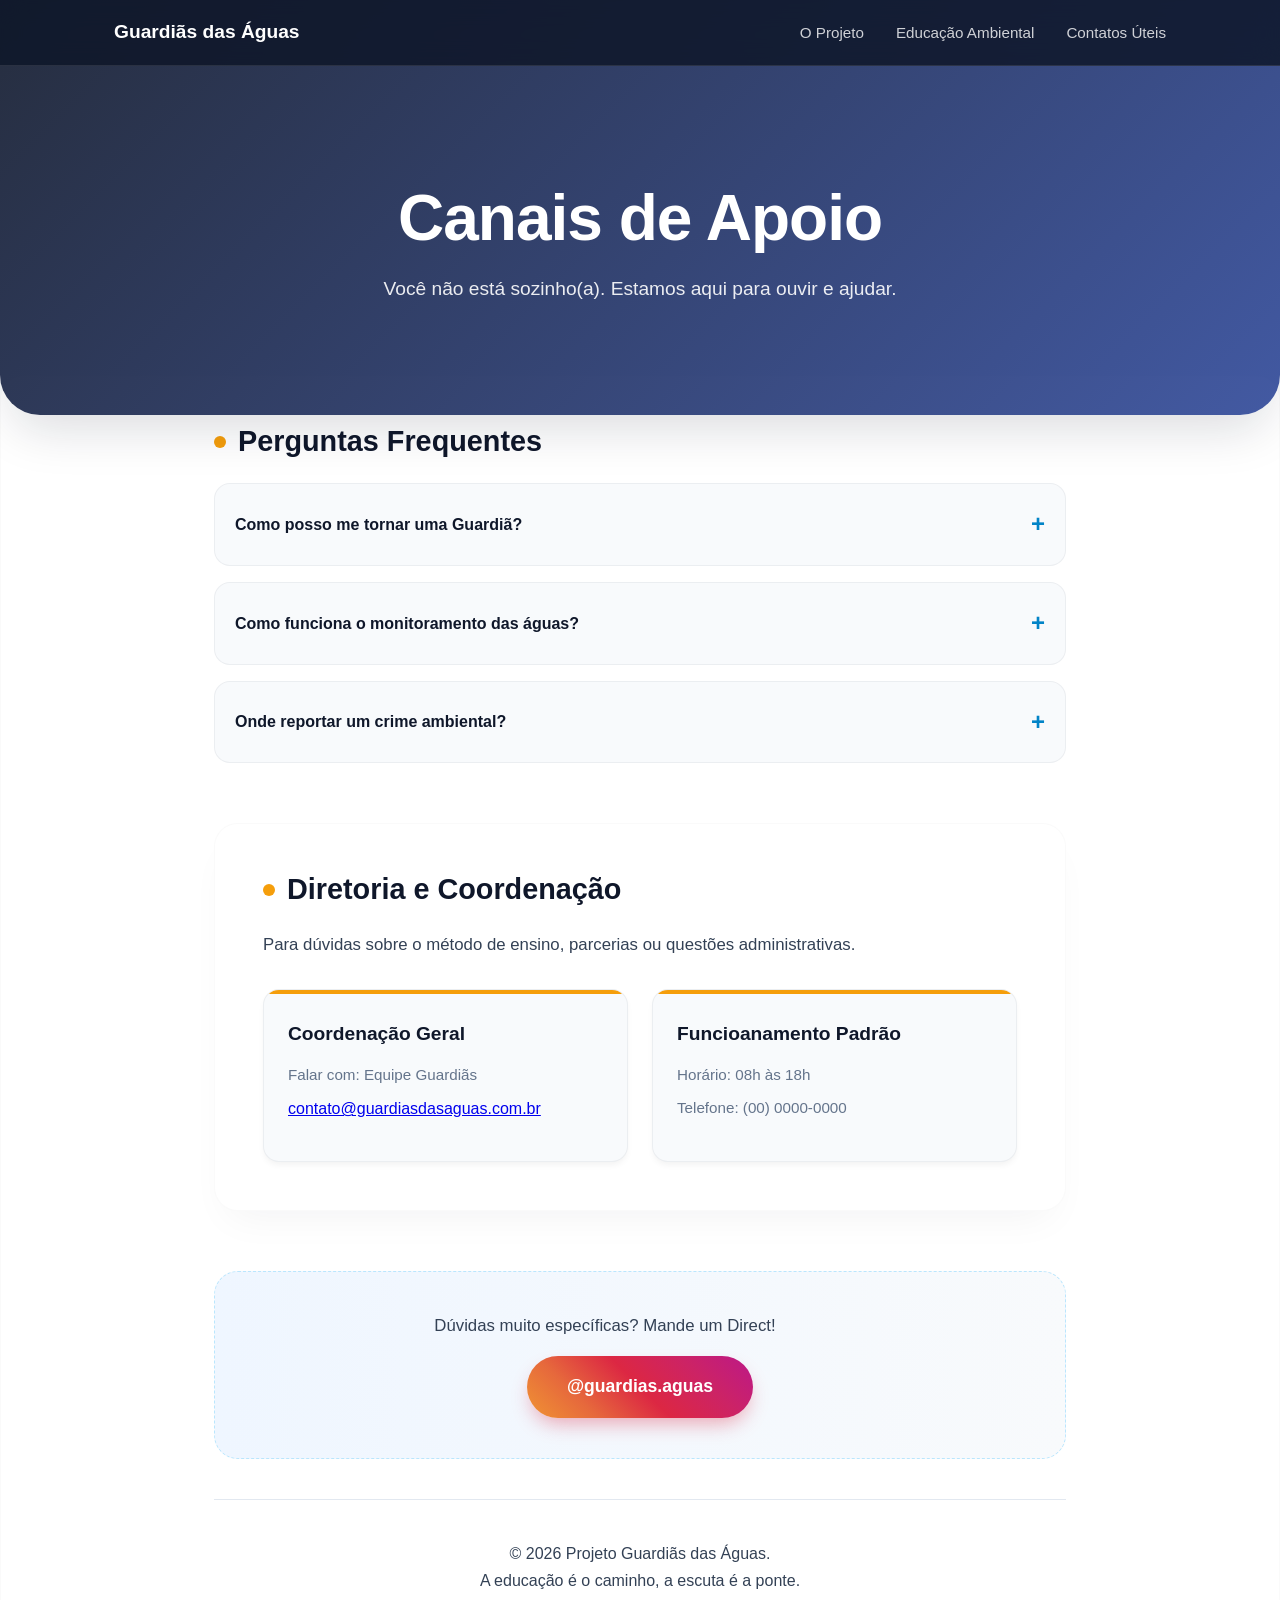
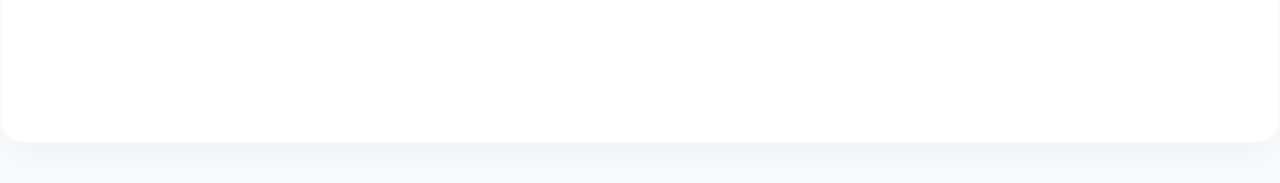
==== contato.html @ ba58e293 "primeiro commit" ====
<!DOCTYPE html>
<html lang="pt-br">
<head>
    <meta charset="UTF-8">
    <meta name="viewport" content="width=device-width, initial-scale=1.0">
    <title>Contatos Úteis | Guardiãs das Águas</title>
    <link rel="stylesheet" href="contato.css">
</head>
<body>
        <script src="https://cdn.botpress.cloud/webchat/v3.6/inject.js"></script>
        <script src="https://files.bpcontent.cloud/2026/03/03/22/20260303223430-I0CG164R.js" defer></script>
    <nav class="navbar">
    <div class="nav-container">
        <a href="home.html" class="nav-logo">Guardiãs das Águas</a>
        <ul class="nav-links">
            <li><a href="projeto.html">O Projeto</a></li>
            <li><a href="educativo.html">Educação Ambiental</a></li>
            <li><a href="contato.html">Contatos Úteis</a></li>
        </ul>
    </div>
</nav>
    <header class="header-contato">
        <h1>Canais de Apoio</h1>
        <p>Você não está sozinho(a). Estamos aqui para ouvir e ajudar.</p>
    </header>
    <section id="faq">
        <div class="container">
            <h2>Perguntas Frequentes</h2>
            <div class="faq-container">
                <details class="faq-item">
                    <summary>Como posso me tornar uma Guardiã?</summary>
                <p>Qualquer estudante interessada pode participar dos nossos processos seletivos abertos semestralmente nas escolas parceiras.</p>
            </details>
            <details class="faq-item">
                <summary>Como funciona o monitoramento das águas?</summary>
                <p>Utilizamos kits de análise laboratorial adaptados para o campo, verificando pH, turbidez e presença de coliformes.</p>
            </details>
            <details class="faq-item">
                <summary>Onde reportar um crime ambiental?</summary>
                <p>Você pode utilizar nosso canal de denúncias ou ligar diretamente para os órgãos competentes indicados na aba de contatos.</p>
            </details>
        </div>
    </div>
    <div class="container">
        <section>
            <h2>Diretoria e Coordenação</h2>
            <p>Para dúvidas sobre o método de ensino, parcerias ou questões administrativas.</p>
            <div class="contato-grid">
                <div class="contato-card">
                    <h3>Coordenação Geral</h3>
                    <p>Falar com: Equipe Guardiãs</p>
                    <a href="mailto:contato@guardiasdasaguas.com.br">contato@guardiasdasaguas.com.br</a>
                </div>
                <div class="contato-card">
                    <h3>Funcioanamento Padrão</h3>
                    <p>Horário: 08h às 18h</p>
                    <p>Telefone: (00) 0000-0000</p>
                </div>
            </div>
        </section>
        <div class="cta-container">
            <p style="margin-bottom: 15px;">Dúvidas muito específicas? Mande um Direct!</p>
            <a href="https://www.instagram.com/guardias.aguas?igsh=MWtiZDVyd2kwNTNuaQ==" target="_blank" class="btn-instagram">
               @guardias.aguas
            </a>
        </div>
        <footer>
            &copy; 2026 Projeto Guardiãs das Águas. <br>
            A educação é o caminho, a escuta é a ponte.
        </footer>
    </div>

</body>
</html>
---- contato.css ----
/* ==========================================================================
   VARIÁVEIS DE SISTEMA (Design System Integrado)
   ========================================================================== */
:root {
    --primary-color: #0f172a; 
    --secondary-color: #0284c7; 
    --accent-color: #f59e0b; 
    --bg-color: #f8fafc; 
    --surface-color: #ffffff; 
    --text-main: #334155; 
    --text-light: #64748b; 
    
    --font-heading: 'Poppins', sans-serif;
    --font-body: 'Inter', sans-serif;
    
    --radius-sm: 8px;
    --radius-md: 16px;
    --radius-lg: 24px;
    --radius-xl: 40px;
    
    --shadow-soft: 0 20px 40px -15px rgba(15, 23, 42, 0.05);
    --shadow-hover: 0 25px 50px -12px rgba(15, 23, 42, 0.15);
}

/* ==========================================================================
   RESET E TIPOGRAFIA BASE
   ========================================================================== */
* {
    margin: 0;
    padding: 0;
    box-sizing: border-box;
}

body {
    background-color: var(--bg-color);
    color: var(--text-main);
    font-family: var(--font-body);
    line-height: 1.7;
    -webkit-font-smoothing: antialiased;
}

h1, h2, h3, h4 {
    font-family: var(--font-heading);
    color: var(--primary-color);
    line-height: 1.2;
}

p {
    margin-bottom: 1.2rem;
    font-size: 1.05rem;
    max-width: 75ch; 
    color: var(--text-main);
}

/* ==========================================================================
   NAVBAR (Glassmorphism)
   ========================================================================== */
.navbar {
    position: fixed;
    top: 0;
    width: 100%;
    background: rgba(15, 23, 42, 0.85);
    backdrop-filter: blur(12px);
    -webkit-backdrop-filter: blur(12px);
    border-bottom: 1px solid rgba(255, 255, 255, 0.1);
    z-index: 1000;
    transition: all 0.3s ease;
}

.nav-container {
    max-width: 1100px;
    margin: 0 auto;
    display: flex;
    justify-content: space-between;
    align-items: center;
    padding: 16px 24px;
}

.nav-logo {
    color: #ffffff;
    font-family: var(--font-heading);
    text-decoration: none;
    font-weight: 700;
    font-size: 1.2rem;
}

.nav-links {
    list-style: none;
    display: flex;
    gap: 32px;
}

.nav-links a {
    color: rgba(255, 255, 255, 0.8);
    text-decoration: none;
    font-size: 0.95rem;
    font-weight: 500;
    transition: color 0.3s ease, transform 0.3s ease;
}

.nav-links a:hover {
    color: var(--secondary-color);
    transform: translateY(-2px);
}

/* ==========================================================================
   HEADER ESPECÍFICO (Página Contato)
   ========================================================================== */
.header-contato {
    text-align: center;
    padding: 180px 20px 100px 20px;
    background: linear-gradient(135deg, rgba(15, 23, 42, 0.9) 0%, rgba(30, 64, 175, 0.8) 100%), 
                url('midia/Mar.jpg') center/cover no-repeat;
    color: white;
    border-radius: 0 0 var(--radius-xl) var(--radius-xl);
    margin-bottom: 60px;
    box-shadow: var(--shadow-hover);
    background-size: cover;
    background-attachment: fixed;
    border-radius: 0 0 var(--radius-xl) var(--radius-xl);
    margin-bottom: -40px;
    position: relative;
    z-index: 1;
}

.header-contato h1 {
    font-size: clamp(2.5rem, 5vw, 4rem);
    color: white;
    margin-bottom: 16px;
    letter-spacing: -1px;
}

.header-contato p {
    margin: 0 auto 10px auto;
    color: rgba(255, 255, 255, 0.9);
    font-size: 1.2rem;
}

/* ==========================================================================
   CONTAINER E SECTIONS
   ========================================================================== */
.container {
    max-width: 900px;
    margin: 0 auto;
    padding: 0 24px 60px 24px;
}

section {
    background: var(--surface-color);
    padding: 48px;
    border-radius: var(--radius-lg);
    box-shadow: var(--shadow-soft);
    margin-bottom: 40px;
    border: 1px solid rgba(0,0,0,0.02);
    transition: transform 0.3s ease, box-shadow 0.3s ease;
}

section:hover {
    transform: translateY(-4px);
    box-shadow: var(--shadow-hover);
}

section h2 {
    font-size: 1.8rem;
    margin-bottom: 24px;
    display: flex;
    align-items: center;
    gap: 12px;
}

section h2::before {
    content: '';
    display: inline-block;
    width: 12px;
    height: 12px;
    background-color: var(--accent-color);
    border-radius: 50%;
}

/* ==========================================================================
   GRID E CARDS DE CONTATO (Específico da página)
   ========================================================================== */
.contato-grid {
    display: grid;
    
    grid-template-columns: repeat(auto-fit, minmax(260px, 1fr));
    gap: 24px;
    margin-top: 30px;
}

.contato-card {
    background: var(--bg-color);
    padding: 32px 24px;
    border-radius: var(--radius-md);
    border: 1px solid rgba(15, 23, 42, 0.05);
    box-shadow: 0 4px 6px -1px rgba(0, 0, 0, 0.05);
    transition: transform 0.3s ease, box-shadow 0.3s ease;
    position: relative;
    overflow: hidden;
}


.contato-card::before {
    content: '';
    position: absolute;
    top: 0;
    left: 0;
    width: 100%;
    height: 4px;
    background: var(--accent-color);
}

.contato-card:hover {
    transform: translateY(-5px);
    box-shadow: var(--shadow-hover);
    border-color: rgba(245, 158, 11, 0.3);
}

.contato-card h3 {
    color: var(--primary-color);
    font-size: 1.2rem;
    margin-bottom: 16px;
}

.contato-card p {
    font-size: 0.95rem;
    margin-bottom: 8px;
    color: var(--text-light);
}

.contato-card strong {
    color: var(--text-main);
}


.link-contato {
    color: var(--secondary-color);
    text-decoration: none;
    font-weight: 500;
    font-size: 0.95rem;
    transition: color 0.3s ease;
    display: inline-block;
    margin-top: 8px;
}

.link-contato:hover {
    color: var(--primary-color);
    text-decoration: underline;
}

/* ==========================================================================
   BOTÕES E CTA
   ========================================================================== */
.cta-container {
    text-align: center;
    margin: 60px 0 40px 0;
    padding: 40px;
    background: linear-gradient(to right, #eff6ff, #f8fafc);
    border-radius: var(--radius-lg);
    border: 1px dashed #bae6fd;
}

.btn-instagram {
    background: linear-gradient(45deg, #f09433 0%, #e6683c 25%, #dc2743 50%, #cc2366 75%, #bc1888 100%);
    color: white;
    padding: 16px 40px;
    text-decoration: none;
    border-radius: 50px;
    font-weight: 600;
    font-size: 1.1rem;
    display: inline-block;
    font-family: var(--font-heading);
    transition: all 0.3s cubic-bezier(0.4, 0, 0.2, 1);
    box-shadow: 0 10px 20px -5px rgba(220, 39, 67, 0.4);
}

.btn-instagram:hover {
    transform: translateY(-5px) scale(1.02);
    box-shadow: 0 20px 25px -5px rgba(220, 39, 67, 0.5);
    color: white;
}

/* ==========================================================================
   FOOTER
   ========================================================================== */
footer {
    text-align: center;
    padding: 40px 20px;
    border-top: 1px solid #e2e8f0;
    margin-top: 40px;
}

footer p {
    font-size: 0.9rem;
    color: var(--text-light);
    margin: 0 auto;
}

footer strong {
    color: var(--primary-color);
}

/* ==========================================================================
   RESPONSIVIDADE (Mobile)
   ========================================================================== */
@media (max-width: 768px) {
    .header-contato {
        padding: 140px 20px 60px 20px;
        border-radius: 0 0 var(--radius-lg) var(--radius-lg);
    }
    
    section {
        padding: 32px 24px;
    }

    .nav-links {
        gap: 16px;
    }

    .nav-links a {
        font-size: 0.85rem;
    }
}

@media (max-width: 480px) {
    .nav-logo {
        display: none; 
    }
    .nav-container {
        justify-content: center;
    }
}
.faq-container {
    display: flex;
    flex-direction: column;
    gap: 16px;
    margin-top: 24px;
}

.faq-item {
    background: var(--bg-color);
    border: 1px solid rgba(15, 23, 42, 0.05);
    border-radius: var(--radius-md);
    padding: 20px;
    transition: all 0.3s ease;
}

.faq-item:hover {
    border-color: var(--secondary-color);
    box-shadow: 0 4px 12px rgba(0,0,0,0.03);
}


.faq-item summary {
    font-family: var(--font-heading);
    font-weight: 600;
    color: var(--primary-color);
    cursor: pointer;
    list-style: none; 
    display: flex;
    justify-content: space-between;
    align-items: center;
}


.faq-item summary::after {
    content: '+';
    color: var(--secondary-color);
    font-size: 1.5rem;
    transition: transform 0.3s ease;
}

.faq-item[open] summary::after {
    transform: rotate(45deg);
}

.faq-item p {
    margin-top: 16px;
    margin-bottom: 0;
    color: var(--text-light);
    border-top: 1px solid rgba(0,0,0,0.05);
    padding-top: 16px;
}
::-webkit-scrollbar {
    width: 10px;
}

::-webkit-scrollbar-track {
    background: var(--bg-color);
}

::-webkit-scrollbar-thumb {
    background: var(--secondary-color);
    border-radius: var(--radius-xl);
}

::-webkit-scrollbar-thumb:hover {
    background: var(--primary-color);
}
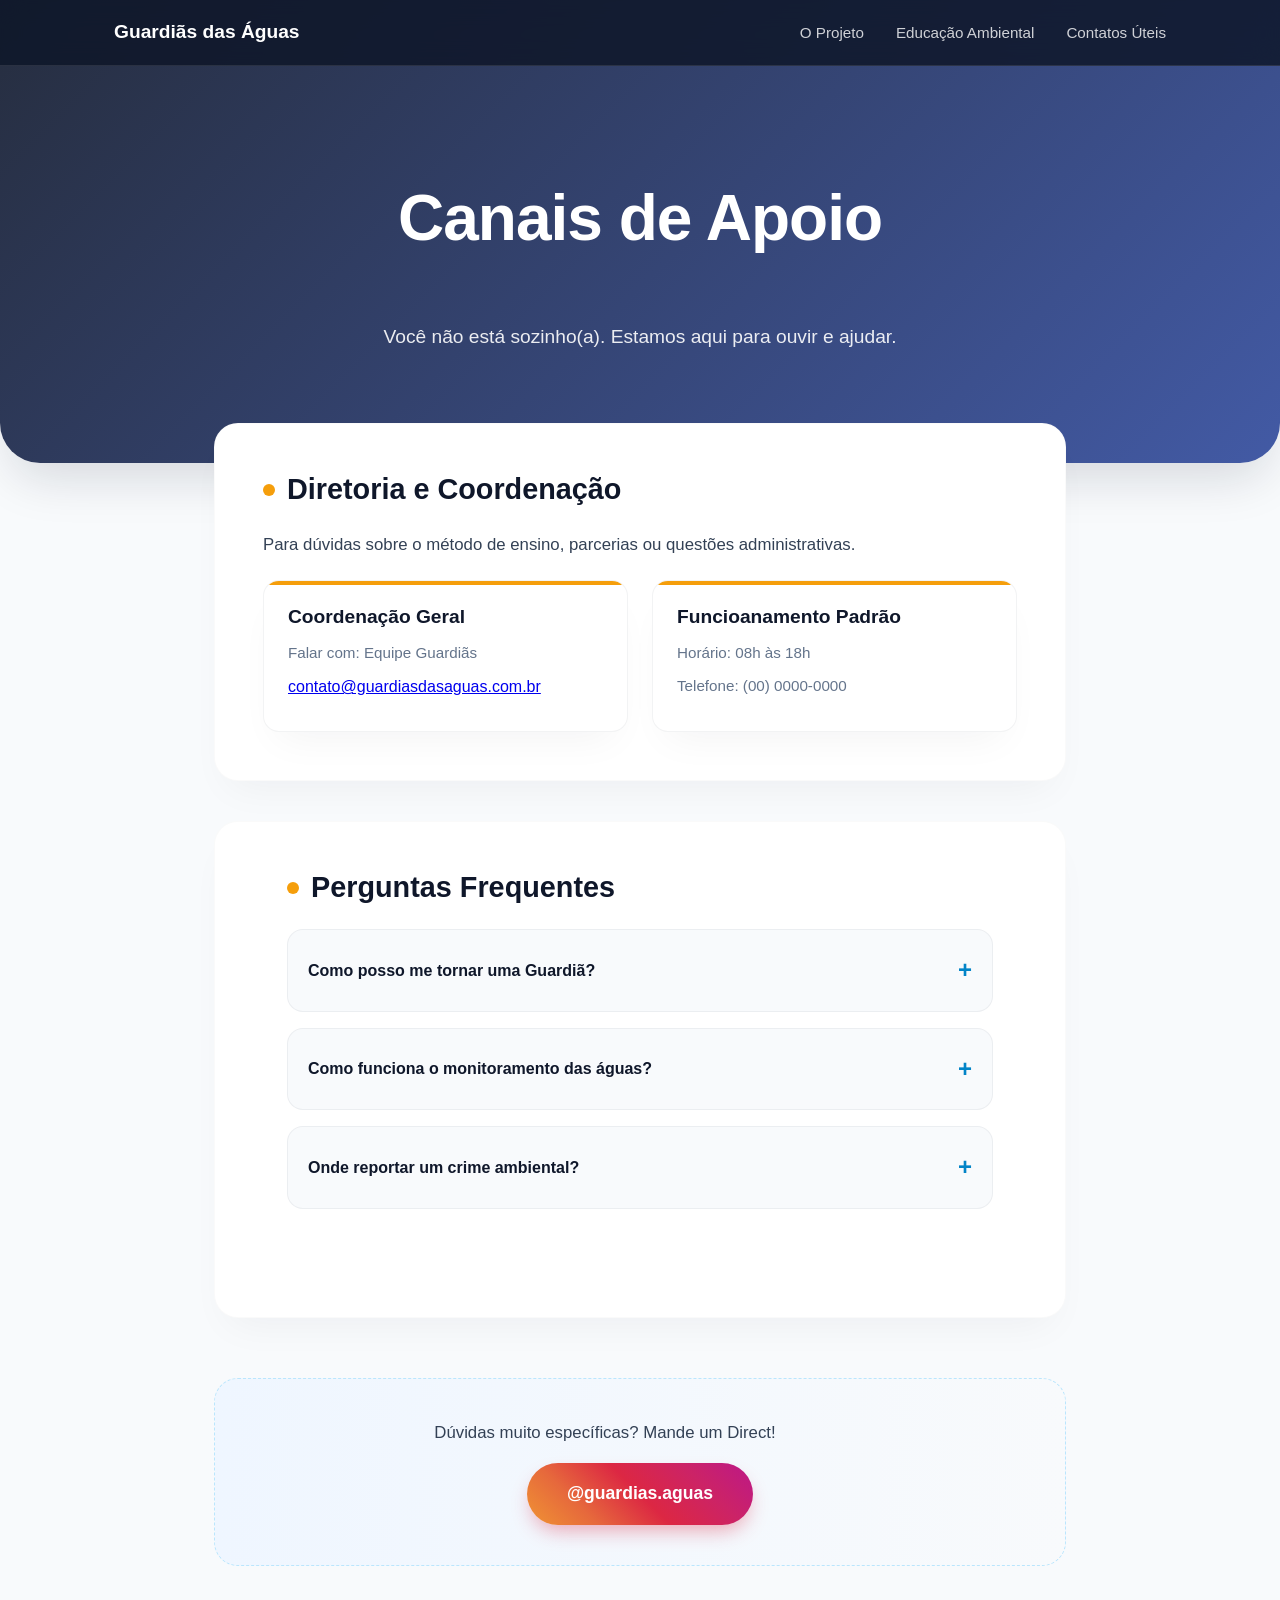
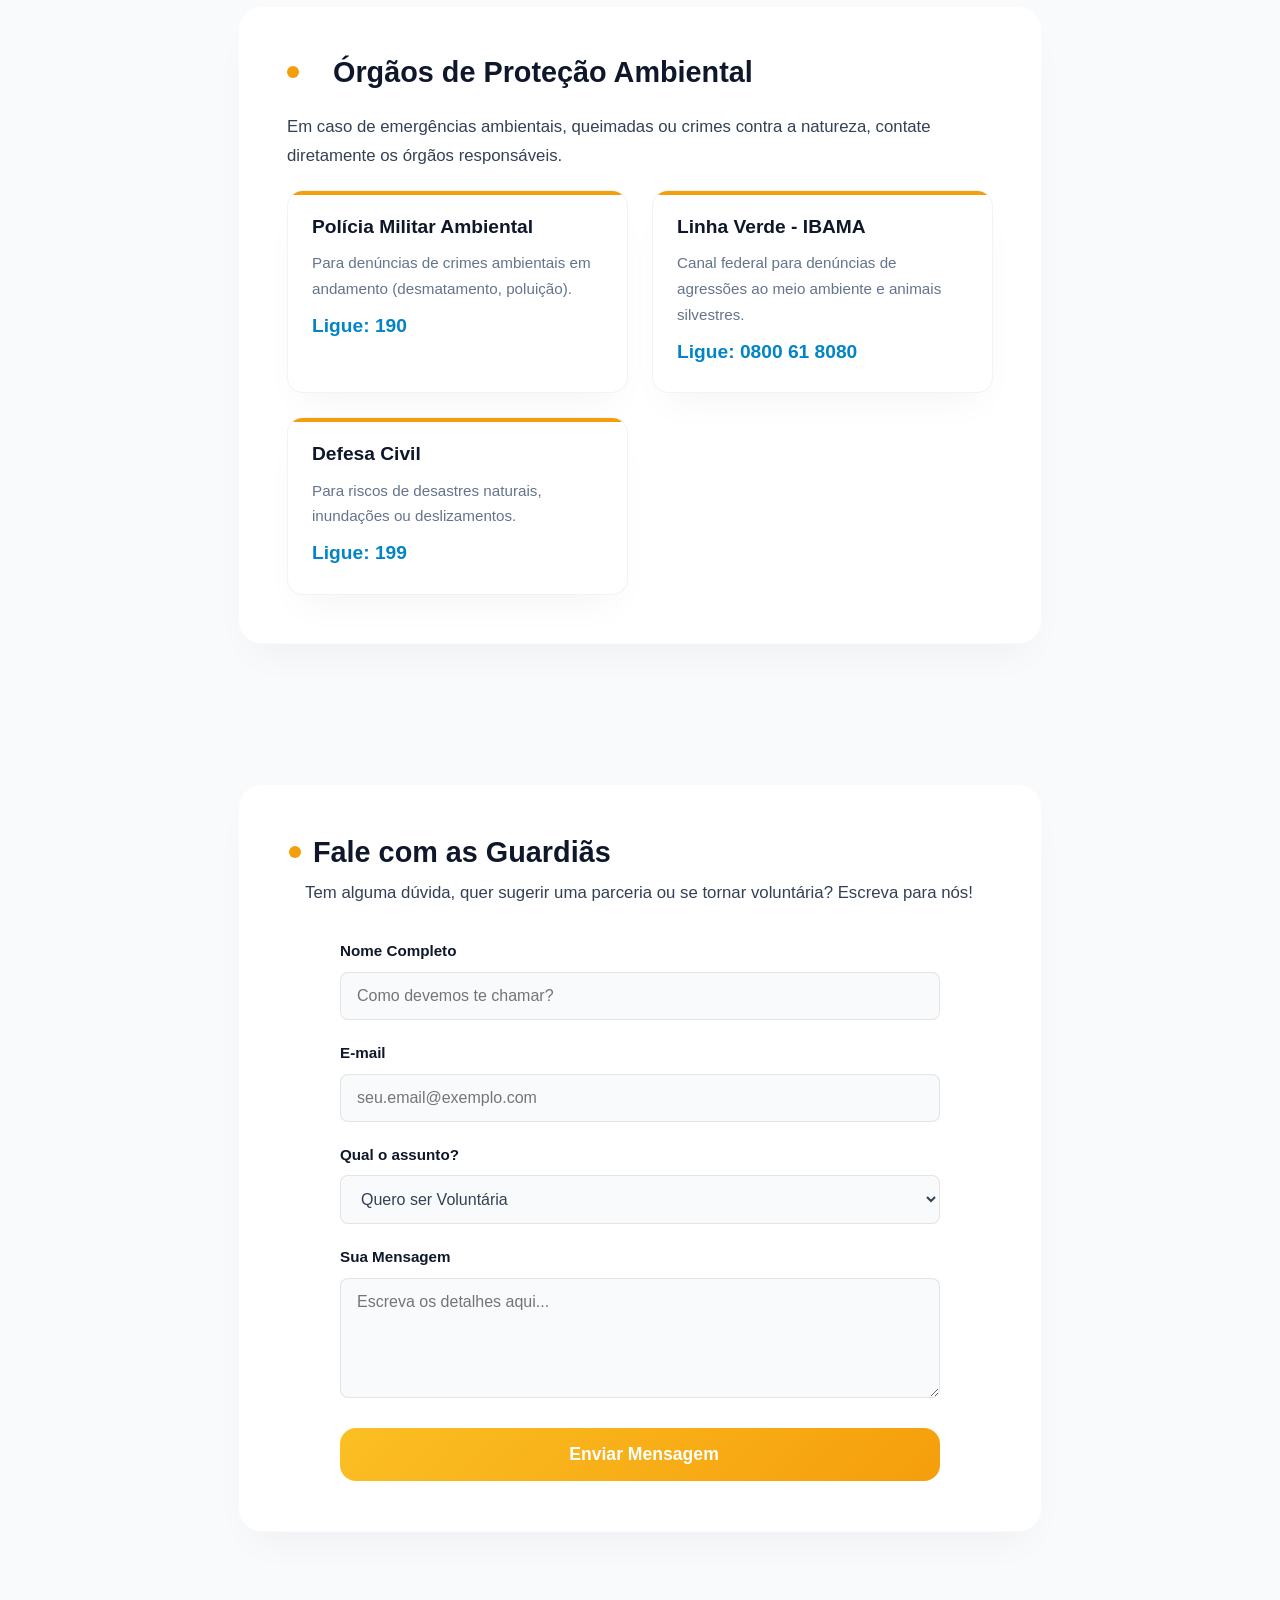
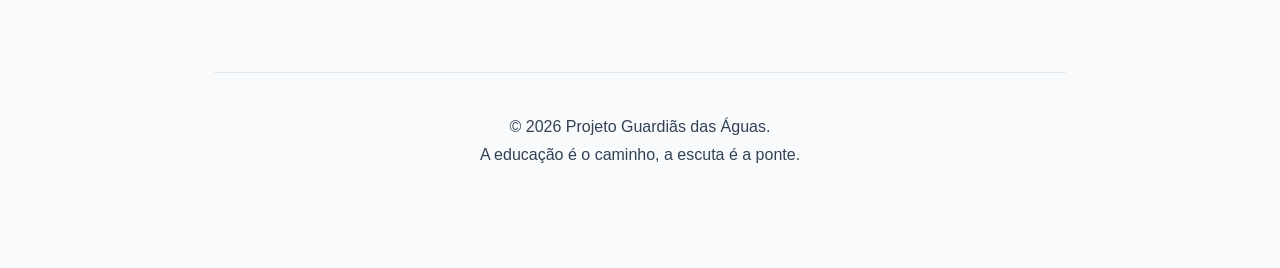
==== commit c3020ec8: "Add files via upload" ====
--- a/contato.html
+++ b/contato.html
@@ -1,74 +1,139 @@
-<!DOCTYPE html>
-<html lang="pt-br">
-<head>
-    <meta charset="UTF-8">
-    <meta name="viewport" content="width=device-width, initial-scale=1.0">
-    <title>Contatos Úteis | Guardiãs das Águas</title>
-    <link rel="stylesheet" href="contato.css">
-</head>
-<body>
-        <script src="https://cdn.botpress.cloud/webchat/v3.6/inject.js"></script>
-        <script src="https://files.bpcontent.cloud/2026/03/03/22/20260303223430-I0CG164R.js" defer></script>
-    <nav class="navbar">
-    <div class="nav-container">
-        <a href="home.html" class="nav-logo">Guardiãs das Águas</a>
-        <ul class="nav-links">
-            <li><a href="projeto.html">O Projeto</a></li>
-            <li><a href="educativo.html">Educação Ambiental</a></li>
-            <li><a href="contato.html">Contatos Úteis</a></li>
-        </ul>
-    </div>
-</nav>
-    <header class="header-contato">
-        <h1>Canais de Apoio</h1>
-        <p>Você não está sozinho(a). Estamos aqui para ouvir e ajudar.</p>
-    </header>
-    <section id="faq">
-        <div class="container">
-            <h2>Perguntas Frequentes</h2>
-            <div class="faq-container">
-                <details class="faq-item">
-                    <summary>Como posso me tornar uma Guardiã?</summary>
-                <p>Qualquer estudante interessada pode participar dos nossos processos seletivos abertos semestralmente nas escolas parceiras.</p>
-            </details>
-            <details class="faq-item">
-                <summary>Como funciona o monitoramento das águas?</summary>
-                <p>Utilizamos kits de análise laboratorial adaptados para o campo, verificando pH, turbidez e presença de coliformes.</p>
-            </details>
-            <details class="faq-item">
-                <summary>Onde reportar um crime ambiental?</summary>
-                <p>Você pode utilizar nosso canal de denúncias ou ligar diretamente para os órgãos competentes indicados na aba de contatos.</p>
-            </details>
-        </div>
-    </div>
-    <div class="container">
-        <section>
-            <h2>Diretoria e Coordenação</h2>
-            <p>Para dúvidas sobre o método de ensino, parcerias ou questões administrativas.</p>
-            <div class="contato-grid">
-                <div class="contato-card">
-                    <h3>Coordenação Geral</h3>
-                    <p>Falar com: Equipe Guardiãs</p>
-                    <a href="mailto:contato@guardiasdasaguas.com.br">contato@guardiasdasaguas.com.br</a>
-                </div>
-                <div class="contato-card">
-                    <h3>Funcioanamento Padrão</h3>
-                    <p>Horário: 08h às 18h</p>
-                    <p>Telefone: (00) 0000-0000</p>
-                </div>
-            </div>
-        </section>
-        <div class="cta-container">
-            <p style="margin-bottom: 15px;">Dúvidas muito específicas? Mande um Direct!</p>
-            <a href="https://www.instagram.com/guardias.aguas?igsh=MWtiZDVyd2kwNTNuaQ==" target="_blank" class="btn-instagram">
-               @guardias.aguas
-            </a>
-        </div>
-        <footer>
-            &copy; 2026 Projeto Guardiãs das Águas. <br>
-            A educação é o caminho, a escuta é a ponte.
-        </footer>
-    </div>
-
-</body>
+<!DOCTYPE html>
+<html lang="pt-br">
+<head>
+    <meta charset="UTF-8">
+    <meta name="viewport" content="width=device-width, initial-scale=1.0">
+    <title>Contatos Úteis | Guardiãs das Águas</title>
+    <link rel="stylesheet" href="contato.css">
+</head>
+<body>
+        <script src="https://cdn.botpress.cloud/webchat/v3.6/inject.js"></script>
+        <script src="https://files.bpcontent.cloud/2026/03/03/22/20260303223430-I0CG164R.js" defer></script>
+    <nav class="navbar">
+    <div class="nav-container">
+        <a href="index.html" class="nav-logo">Guardiãs das Águas</a>
+        <ul class="nav-links">
+            <li><a href="projeto.html">O Projeto</a></li>
+            <li><a href="educativo.html">Educação Ambiental</a></li>
+            <li><a href="contato.html">Contatos Úteis</a></li>
+        </ul>
+    </div>
+</nav>
+    <header class="header-contato">
+        <h1>Canais de Apoio</h1>
+        <p>Você não está sozinho(a). Estamos aqui para ouvir e ajudar.</p>
+    </header>
+    
+    <div class="container">
+        <section>
+            <h2>Diretoria e Coordenação</h2>
+            <p>Para dúvidas sobre o método de ensino, parcerias ou questões administrativas.</p>
+            <div class="contato-grid">
+                <div class="contato-card">
+                    <h3>Coordenação Geral</h3>
+                    <p>Falar com: Equipe Guardiãs</p>
+                    <a href="mailto:contato@guardiasdasaguas.com.br">contato@guardiasdasaguas.com.br</a>
+                </div>
+                <div class="contato-card">
+                    <h3>Funcioanamento Padrão</h3>
+                    <p>Horário: 08h às 18h</p>
+                    <p>Telefone: (00) 0000-0000</p>
+                </div>
+            </div>
+            </section>
+        </section>
+        <section id="faq">
+        <div class="container">
+            <h2>Perguntas Frequentes</h2>
+            <div class="faq-container">
+                <details class="faq-item">
+                    <summary>Como posso me tornar uma Guardiã?</summary>
+                <p>Qualquer estudante interessada pode participar dos nossos processos seletivos abertos semestralmente nas escolas parceiras.</p>
+            </details>
+            <details class="faq-item">
+                <summary>Como funciona o monitoramento das águas?</summary>
+                <p>Utilizamos kits de análise laboratorial adaptados para o campo, verificando pH, turbidez e presença de coliformes.</p>
+            </details>
+            <details class="faq-item">
+                <summary>Onde reportar um crime ambiental?</summary>
+                <p>Você pode utilizar nosso canal de denúncias ou ligar diretamente para os órgãos competentes indicados na aba de contatos.</p>
+            </details>
+        </div>
+        </div>
+        </section>
+        <div class="cta-container">
+            <p style="margin-bottom: 15px;">Dúvidas muito específicas? Mande um Direct!</p>
+            <a href="https://www.instagram.com/guardias.aguas?igsh=MWtiZDVyd2kwNTNuaQ==" target="_blank" class="btn-instagram">
+               @guardias.aguas
+            </a>
+        </div>
+        <div class="container">
+        <section style="margin-top: 40px;">
+            <h2><i class="ph ph-shield-warning" style="color: var(--accent-color); margin-right: 10px;"></i>Órgãos de Proteção Ambiental</h2>
+            <p>Em caso de emergências ambientais, queimadas ou crimes contra a natureza, contate diretamente os órgãos responsáveis.</p>
+            
+            <div class="contato-grid">
+                <div class="contato-card">
+                    <h3>Polícia Militar Ambiental</h3>
+                    <p>Para denúncias de crimes ambientais em andamento (desmatamento, poluição).</p>
+                    <strong style="color: var(--secondary-color); font-size: 1.2rem;">Ligue: 190</strong>
+                </div>
+                <div class="contato-card">
+                    <h3>Linha Verde - IBAMA</h3>
+                    <p>Canal federal para denúncias de agressões ao meio ambiente e animais silvestres.</p>
+                    <strong style="color: var(--secondary-color); font-size: 1.2rem;">Ligue: 0800 61 8080</strong>
+                </div>
+                <div class="contato-card">
+                    <h3>Defesa Civil</h3>
+                    <p>Para riscos de desastres naturais, inundações ou deslizamentos.</p>
+                    <strong style="color: var(--secondary-color); font-size: 1.2rem;">Ligue: 199</strong>
+                </div>
+            </div>
+        </section>
+        </div>
+        <div class="container">
+        <section class="form-section">
+            <h2 style="text-align: center; margin-bottom: 10px;">Fale com as Guardiãs</h2>
+            <p style="text-align: center; margin-bottom: 30px;">Tem alguma dúvida, quer sugerir uma parceria ou se tornar voluntária? Escreva para nós!</p>
+            
+            <form class="contact-form" action="#" method="POST">
+                <div class="form-group">
+                    <label for="nome">Nome Completo</label>
+                    <input type="text" id="nome" placeholder="Como devemos te chamar?" required>
+                </div>
+                
+                <div class="form-group">
+                    <label for="email">E-mail</label>
+                    <input type="email" id="email" placeholder="seu.email@exemplo.com" required>
+                </div>
+                
+                <div class="form-group">
+                    <label for="assunto">Qual o assunto?</label>
+                    <select id="assunto">
+                        <option>Quero ser Voluntária</option>
+                        <option>Dúvida sobre o Projeto</option>
+                        <option>Parcerias Escolares</option>
+                        <option>Denúncia Anônima</option>
+                        <option>Outros</option>
+                    </select>
+                </div>
+                
+                <div class="form-group">
+                    <label for="mensagem">Sua Mensagem</label>
+                    <textarea id="mensagem" rows="5" placeholder="Escreva os detalhes aqui..." required></textarea>
+                </div>
+                
+                <button type="submit" class="btn-enviar">
+                    <i class="ph ph-paper-plane-tilt" style="margin-right: 8px;"></i> Enviar Mensagem
+                </button>
+            </form>
+        </section>
+    </div>
+        <footer>
+            &copy; 2026 Projeto Guardiãs das Águas. <br>
+            A educação é o caminho, a escuta é a ponte.
+        </footer>
+    </div>
+
+</body>
 </html>
--- a/contato.css
+++ b/contato.css
@@ -1,399 +1,564 @@
-/* ==========================================================================
-   VARIÁVEIS DE SISTEMA (Design System Integrado)
-   ========================================================================== */
-:root {
-    --primary-color: #0f172a; 
-    --secondary-color: #0284c7; 
-    --accent-color: #f59e0b; 
-    --bg-color: #f8fafc; 
-    --surface-color: #ffffff; 
-    --text-main: #334155; 
-    --text-light: #64748b; 
-    
-    --font-heading: 'Poppins', sans-serif;
-    --font-body: 'Inter', sans-serif;
-    
-    --radius-sm: 8px;
-    --radius-md: 16px;
-    --radius-lg: 24px;
-    --radius-xl: 40px;
-    
-    --shadow-soft: 0 20px 40px -15px rgba(15, 23, 42, 0.05);
-    --shadow-hover: 0 25px 50px -12px rgba(15, 23, 42, 0.15);
-}
-
-/* ==========================================================================
-   RESET E TIPOGRAFIA BASE
-   ========================================================================== */
-* {
-    margin: 0;
-    padding: 0;
-    box-sizing: border-box;
-}
-
-body {
-    background-color: var(--bg-color);
-    color: var(--text-main);
-    font-family: var(--font-body);
-    line-height: 1.7;
-    -webkit-font-smoothing: antialiased;
-}
-
-h1, h2, h3, h4 {
-    font-family: var(--font-heading);
-    color: var(--primary-color);
-    line-height: 1.2;
-}
-
-p {
-    margin-bottom: 1.2rem;
-    font-size: 1.05rem;
-    max-width: 75ch; 
-    color: var(--text-main);
-}
-
-/* ==========================================================================
-   NAVBAR (Glassmorphism)
-   ========================================================================== */
-.navbar {
-    position: fixed;
-    top: 0;
-    width: 100%;
-    background: rgba(15, 23, 42, 0.85);
-    backdrop-filter: blur(12px);
-    -webkit-backdrop-filter: blur(12px);
-    border-bottom: 1px solid rgba(255, 255, 255, 0.1);
-    z-index: 1000;
-    transition: all 0.3s ease;
-}
-
-.nav-container {
-    max-width: 1100px;
-    margin: 0 auto;
-    display: flex;
-    justify-content: space-between;
-    align-items: center;
-    padding: 16px 24px;
-}
-
-.nav-logo {
-    color: #ffffff;
-    font-family: var(--font-heading);
-    text-decoration: none;
-    font-weight: 700;
-    font-size: 1.2rem;
-}
-
-.nav-links {
-    list-style: none;
-    display: flex;
-    gap: 32px;
-}
-
-.nav-links a {
-    color: rgba(255, 255, 255, 0.8);
-    text-decoration: none;
-    font-size: 0.95rem;
-    font-weight: 500;
-    transition: color 0.3s ease, transform 0.3s ease;
-}
-
-.nav-links a:hover {
-    color: var(--secondary-color);
-    transform: translateY(-2px);
-}
-
-/* ==========================================================================
-   HEADER ESPECÍFICO (Página Contato)
-   ========================================================================== */
-.header-contato {
-    text-align: center;
-    padding: 180px 20px 100px 20px;
-    background: linear-gradient(135deg, rgba(15, 23, 42, 0.9) 0%, rgba(30, 64, 175, 0.8) 100%), 
-                url('midia/Mar.jpg') center/cover no-repeat;
-    color: white;
-    border-radius: 0 0 var(--radius-xl) var(--radius-xl);
-    margin-bottom: 60px;
-    box-shadow: var(--shadow-hover);
-    background-size: cover;
-    background-attachment: fixed;
-    border-radius: 0 0 var(--radius-xl) var(--radius-xl);
-    margin-bottom: -40px;
-    position: relative;
-    z-index: 1;
-}
-
-.header-contato h1 {
-    font-size: clamp(2.5rem, 5vw, 4rem);
-    color: white;
-    margin-bottom: 16px;
-    letter-spacing: -1px;
-}
-
-.header-contato p {
-    margin: 0 auto 10px auto;
-    color: rgba(255, 255, 255, 0.9);
-    font-size: 1.2rem;
-}
-
-/* ==========================================================================
-   CONTAINER E SECTIONS
-   ========================================================================== */
-.container {
-    max-width: 900px;
-    margin: 0 auto;
-    padding: 0 24px 60px 24px;
-}
-
-section {
-    background: var(--surface-color);
-    padding: 48px;
-    border-radius: var(--radius-lg);
-    box-shadow: var(--shadow-soft);
-    margin-bottom: 40px;
-    border: 1px solid rgba(0,0,0,0.02);
-    transition: transform 0.3s ease, box-shadow 0.3s ease;
-}
-
-section:hover {
-    transform: translateY(-4px);
-    box-shadow: var(--shadow-hover);
-}
-
-section h2 {
-    font-size: 1.8rem;
-    margin-bottom: 24px;
-    display: flex;
-    align-items: center;
-    gap: 12px;
-}
-
-section h2::before {
-    content: '';
-    display: inline-block;
-    width: 12px;
-    height: 12px;
-    background-color: var(--accent-color);
-    border-radius: 50%;
-}
-
-/* ==========================================================================
-   GRID E CARDS DE CONTATO (Específico da página)
-   ========================================================================== */
-.contato-grid {
-    display: grid;
-    
-    grid-template-columns: repeat(auto-fit, minmax(260px, 1fr));
-    gap: 24px;
-    margin-top: 30px;
-}
-
-.contato-card {
-    background: var(--bg-color);
-    padding: 32px 24px;
-    border-radius: var(--radius-md);
-    border: 1px solid rgba(15, 23, 42, 0.05);
-    box-shadow: 0 4px 6px -1px rgba(0, 0, 0, 0.05);
-    transition: transform 0.3s ease, box-shadow 0.3s ease;
-    position: relative;
-    overflow: hidden;
-}
-
-
-.contato-card::before {
-    content: '';
-    position: absolute;
-    top: 0;
-    left: 0;
-    width: 100%;
-    height: 4px;
-    background: var(--accent-color);
-}
-
-.contato-card:hover {
-    transform: translateY(-5px);
-    box-shadow: var(--shadow-hover);
-    border-color: rgba(245, 158, 11, 0.3);
-}
-
-.contato-card h3 {
-    color: var(--primary-color);
-    font-size: 1.2rem;
-    margin-bottom: 16px;
-}
-
-.contato-card p {
-    font-size: 0.95rem;
-    margin-bottom: 8px;
-    color: var(--text-light);
-}
-
-.contato-card strong {
-    color: var(--text-main);
-}
-
-
-.link-contato {
-    color: var(--secondary-color);
-    text-decoration: none;
-    font-weight: 500;
-    font-size: 0.95rem;
-    transition: color 0.3s ease;
-    display: inline-block;
-    margin-top: 8px;
-}
-
-.link-contato:hover {
-    color: var(--primary-color);
-    text-decoration: underline;
-}
-
-/* ==========================================================================
-   BOTÕES E CTA
-   ========================================================================== */
-.cta-container {
-    text-align: center;
-    margin: 60px 0 40px 0;
-    padding: 40px;
-    background: linear-gradient(to right, #eff6ff, #f8fafc);
-    border-radius: var(--radius-lg);
-    border: 1px dashed #bae6fd;
-}
-
-.btn-instagram {
-    background: linear-gradient(45deg, #f09433 0%, #e6683c 25%, #dc2743 50%, #cc2366 75%, #bc1888 100%);
-    color: white;
-    padding: 16px 40px;
-    text-decoration: none;
-    border-radius: 50px;
-    font-weight: 600;
-    font-size: 1.1rem;
-    display: inline-block;
-    font-family: var(--font-heading);
-    transition: all 0.3s cubic-bezier(0.4, 0, 0.2, 1);
-    box-shadow: 0 10px 20px -5px rgba(220, 39, 67, 0.4);
-}
-
-.btn-instagram:hover {
-    transform: translateY(-5px) scale(1.02);
-    box-shadow: 0 20px 25px -5px rgba(220, 39, 67, 0.5);
-    color: white;
-}
-
-/* ==========================================================================
-   FOOTER
-   ========================================================================== */
-footer {
-    text-align: center;
-    padding: 40px 20px;
-    border-top: 1px solid #e2e8f0;
-    margin-top: 40px;
-}
-
-footer p {
-    font-size: 0.9rem;
-    color: var(--text-light);
-    margin: 0 auto;
-}
-
-footer strong {
-    color: var(--primary-color);
-}
-
-/* ==========================================================================
-   RESPONSIVIDADE (Mobile)
-   ========================================================================== */
-@media (max-width: 768px) {
-    .header-contato {
-        padding: 140px 20px 60px 20px;
-        border-radius: 0 0 var(--radius-lg) var(--radius-lg);
-    }
-    
-    section {
-        padding: 32px 24px;
-    }
-
-    .nav-links {
-        gap: 16px;
-    }
-
-    .nav-links a {
-        font-size: 0.85rem;
-    }
-}
-
-@media (max-width: 480px) {
-    .nav-logo {
-        display: none; 
-    }
-    .nav-container {
-        justify-content: center;
-    }
-}
-.faq-container {
-    display: flex;
-    flex-direction: column;
-    gap: 16px;
-    margin-top: 24px;
-}
-
-.faq-item {
-    background: var(--bg-color);
-    border: 1px solid rgba(15, 23, 42, 0.05);
-    border-radius: var(--radius-md);
-    padding: 20px;
-    transition: all 0.3s ease;
-}
-
-.faq-item:hover {
-    border-color: var(--secondary-color);
-    box-shadow: 0 4px 12px rgba(0,0,0,0.03);
-}
-
-
-.faq-item summary {
-    font-family: var(--font-heading);
-    font-weight: 600;
-    color: var(--primary-color);
-    cursor: pointer;
-    list-style: none; 
-    display: flex;
-    justify-content: space-between;
-    align-items: center;
-}
-
-
-.faq-item summary::after {
-    content: '+';
-    color: var(--secondary-color);
-    font-size: 1.5rem;
-    transition: transform 0.3s ease;
-}
-
-.faq-item[open] summary::after {
-    transform: rotate(45deg);
-}
-
-.faq-item p {
-    margin-top: 16px;
-    margin-bottom: 0;
-    color: var(--text-light);
-    border-top: 1px solid rgba(0,0,0,0.05);
-    padding-top: 16px;
-}
-::-webkit-scrollbar {
-    width: 10px;
-}
-
-::-webkit-scrollbar-track {
-    background: var(--bg-color);
-}
-
-::-webkit-scrollbar-thumb {
-    background: var(--secondary-color);
-    border-radius: var(--radius-xl);
-}
-
-::-webkit-scrollbar-thumb:hover {
-    background: var(--primary-color);
+/* ==========================================================================
+   VARIÁVEIS DE SISTEMA (Design System Integrado)
+   ========================================================================== */
+:root {
+    --primary-color: #0f172a; 
+    --secondary-color: #0284c7; 
+    --accent-color: #f59e0b; 
+    --bg-color: #f8fafc; 
+    --surface-color: #ffffff; 
+    --text-main: #334155; 
+    --text-light: #64748b; 
+    
+    --font-heading: 'Poppins', sans-serif;
+    --font-body: 'Inter', sans-serif;
+    
+    --radius-sm: 8px;
+    --radius-md: 16px;
+    --radius-lg: 24px;
+    --radius-xl: 40px;
+    
+    --shadow-soft: 0 20px 40px -15px rgba(15, 23, 42, 0.05);
+    --shadow-hover: 0 25px 50px -12px rgba(15, 23, 42, 0.15);
+}
+
+/* ==========================================================================
+   RESET E TIPOGRAFIA BASE
+   ========================================================================== */
+* {
+    margin: 0;
+    padding: 0;
+    box-sizing: border-box;
+}
+
+body {
+    background-color: var(--bg-color);
+    color: var(--text-main);
+    font-family: var(--font-body);
+    line-height: 1.7;
+    -webkit-font-smoothing: antialiased;
+}
+
+h1, h2, h3, h4 {
+    font-family: var(--font-heading);
+    color: var(--primary-color);
+    line-height: 1.2;
+}
+
+p {
+    margin-bottom: 1.2rem;
+    font-size: 1.05rem;
+    max-width: 75ch; 
+    color: var(--text-main);
+}
+
+/* ==========================================================================
+   NAVBAR (Glassmorphism)
+   ========================================================================== */
+.navbar {
+    position: fixed;
+    top: 0;
+    width: 100%;
+    background: rgba(15, 23, 42, 0.85);
+    backdrop-filter: blur(12px);
+    -webkit-backdrop-filter: blur(12px);
+    border-bottom: 1px solid rgba(255, 255, 255, 0.1);
+    z-index: 1000;
+    transition: all 0.3s ease;
+}
+.container {
+    position: relative;
+    z-index: 10; 
+}
+
+.header-contato {
+    position: relative;
+    z-index: 1;
+}
+.nav-container {
+    max-width: 1100px;
+    margin: 0 auto;
+    display: flex;
+    justify-content: space-between;
+    align-items: center;
+    padding: 16px 24px;
+}
+
+.nav-logo {
+    color: #ffffff;
+    font-family: var(--font-heading);
+    text-decoration: none;
+    font-weight: 700;
+    font-size: 1.2rem;
+}
+
+.nav-links {
+    list-style: none;
+    display: flex;
+    gap: 32px;
+}
+
+.nav-links a {
+    color: rgba(255, 255, 255, 0.8);
+    text-decoration: none;
+    font-size: 0.95rem;
+    font-weight: 500;
+    transition: color 0.3s ease, transform 0.3s ease;
+}
+
+.nav-links a:hover {
+    color: var(--secondary-color);
+    transform: translateY(-2px);
+}
+
+/* ==========================================================================
+   HEADER ESPECÍFICO (Página Contato)
+   ========================================================================== */
+.header-contato {
+    text-align: center;
+    padding: 180px 20px 100px 20px;
+    background: linear-gradient(135deg, rgba(15, 23, 42, 0.9) 0%, rgba(30, 64, 175, 0.8) 100%), 
+                url('midia/Mar.jpg') center/cover no-repeat;
+    color: white;
+    border-radius: 0 0 var(--radius-xl) var(--radius-xl);
+    margin-bottom: 60px;
+    box-shadow: var(--shadow-hover);
+    background-size: cover;
+    background-attachment: fixed;
+    border-radius: 0 0 var(--radius-xl) var(--radius-xl);
+    margin-bottom: -40px;
+    position: relative;
+    z-index: 1;
+}
+
+.header-contato h1 {
+    font-size: clamp(2.5rem, 5vw, 4rem);
+    color: white;
+    margin-bottom: 64px;
+    letter-spacing: -1px;
+}
+
+.header-contato p {
+    margin: 0 auto 10px auto;
+    color: rgba(255, 255, 255, 0.9);
+    font-size: 1.2rem;
+}
+
+/* ==========================================================================
+   CONTAINER E SECTIONS
+   ========================================================================== */
+.container {
+    max-width: 900px;
+    margin: 0 auto;
+    padding: 0 24px 60px 24px;
+}
+
+section {
+    background: var(--surface-color);
+    padding: 48px;
+    border-radius: var(--radius-lg);
+    box-shadow: var(--shadow-soft);
+    margin-bottom: 40px;
+    border: 1px solid rgba(0,0,0,0.02);
+    transition: transform 0.3s ease, box-shadow 0.3s ease;
+}
+
+section:hover {
+    transform: translateY(-4px);
+    box-shadow: var(--shadow-hover);
+}
+
+section h2 {
+    font-size: 1.8rem;
+    margin-bottom: 24px;
+    display: flex;
+    align-items: center;
+    gap: 12px;
+}
+
+section h2::before {
+    content: '';
+    display: inline-block;
+    width: 12px;
+    height: 12px;
+    background-color: var(--accent-color);
+    border-radius: 50%;
+}
+
+/* ==========================================================================
+   GRID E CARDS DE CONTATO (Específico da página)
+   ========================================================================== */
+.contato-grid {
+    display: grid;
+    
+    grid-template-columns: repeat(auto-fit, minmax(260px, 1fr));
+    gap: 24px;
+    margin-top: 30px;
+}
+
+.contato-card {
+    background: var(--bg-color);
+    padding: 32px 24px;
+    border-radius: var(--radius-md);
+    border: 1px solid rgba(15, 23, 42, 0.05);
+    box-shadow: 0 4px 6px -1px rgba(0, 0, 0, 0.05);
+    transition: transform 0.3s ease, box-shadow 0.3s ease;
+    position: relative;
+    overflow: hidden;
+}
+
+
+.contato-card::before {
+    content: '';
+    position: absolute;
+    top: 0;
+    left: 0;
+    width: 100%;
+    height: 4px;
+    background: var(--accent-color);
+}
+
+.contato-card:hover {
+    transform: translateY(-5px);
+    box-shadow: var(--shadow-hover);
+    border-color: rgba(245, 158, 11, 0.3);
+}
+
+.contato-card h3 {
+    color: var(--primary-color);
+    font-size: 1.2rem;
+    margin-bottom: 16px;
+}
+
+.contato-card p {
+    font-size: 0.95rem;
+    margin-bottom: 8px;
+    color: var(--text-light);
+}
+
+.contato-card strong {
+    color: var(--text-main);
+}
+
+
+.link-contato {
+    color: var(--secondary-color);
+    text-decoration: none;
+    font-weight: 500;
+    font-size: 0.95rem;
+    transition: color 0.3s ease;
+    display: inline-block;
+    margin-top: 8px;
+}
+
+.link-contato:hover {
+    color: var(--primary-color);
+    text-decoration: underline;
+}
+
+/* ==========================================================================
+   BOTÕES E CTA
+   ========================================================================== */
+.cta-container {
+    text-align: center;
+    margin: 60px 0 40px 0;
+    padding: 40px;
+    background: linear-gradient(to right, #eff6ff, #f8fafc);
+    border-radius: var(--radius-lg);
+    border: 1px dashed #bae6fd;
+}
+
+.btn-instagram {
+    background: linear-gradient(45deg, #f09433 0%, #e6683c 25%, #dc2743 50%, #cc2366 75%, #bc1888 100%);
+    color: white;
+    padding: 16px 40px;
+    text-decoration: none;
+    border-radius: 50px;
+    font-weight: 600;
+    font-size: 1.1rem;
+    display: inline-block;
+    font-family: var(--font-heading);
+    transition: all 0.3s cubic-bezier(0.4, 0, 0.2, 1);
+    box-shadow: 0 10px 20px -5px rgba(220, 39, 67, 0.4);
+}
+
+.btn-instagram:hover {
+    transform: translateY(-5px) scale(1.02);
+    box-shadow: 0 20px 25px -5px rgba(220, 39, 67, 0.5);
+    color: white;
+}
+
+/* ==========================================================================
+   FOOTER
+   ========================================================================== */
+footer {
+    text-align: center;
+    padding: 40px 20px;
+    border-top: 1px solid #e2e8f0;
+    margin-top: 40px;
+}
+
+footer p {
+    font-size: 0.9rem;
+    color: var(--text-light);
+    margin: 0 auto;
+}
+
+footer strong {
+    color: var(--primary-color);
+}
+
+/* ==========================================================================
+   RESPONSIVIDADE (Mobile)
+   ========================================================================== */
+@media (max-width: 768px) {
+    .header-contato {
+        padding: 140px 20px 60px 20px;
+        border-radius: 0 0 var(--radius-lg) var(--radius-lg);
+    }
+    
+    section {
+        padding: 32px 24px;
+    }
+
+    .nav-links {
+        gap: 16px;
+    }
+
+    .nav-links a {
+        font-size: 0.85rem;
+    }
+}
+
+@media (max-width: 480px) {
+    .nav-logo {
+        display: none; 
+    }
+    .nav-container {
+        justify-content: center;
+    }
+}
+.faq-container {
+    display: flex;
+    flex-direction: column;
+    gap: 16px;
+    margin-top: 24px;
+}
+
+.faq-item {
+    background: var(--bg-color);
+    border: 1px solid rgba(15, 23, 42, 0.05);
+    border-radius: var(--radius-md);
+    padding: 20px;
+    transition: all 0.3s ease;
+}
+
+.faq-item:hover {
+    border-color: var(--secondary-color);
+    box-shadow: 0 4px 12px rgba(0,0,0,0.03);
+}
+
+
+.faq-item summary {
+    font-family: var(--font-heading);
+    font-weight: 600;
+    color: var(--primary-color);
+    cursor: pointer;
+    list-style: none; 
+    display: flex;
+    justify-content: space-between;
+    align-items: center;
+}
+
+
+.faq-item summary::after {
+    content: '+';
+    color: var(--secondary-color);
+    font-size: 1.5rem;
+    transition: transform 0.3s ease;
+}
+
+.faq-item[open] summary::after {
+    transform: rotate(45deg);
+}
+
+.faq-item p {
+    margin-top: 16px;
+    margin-bottom: 0;
+    color: var(--text-light);
+    border-top: 1px solid rgba(0,0,0,0.05);
+    padding-top: 16px;
+}
+::-webkit-scrollbar {
+    width: 10px;
+}
+
+::-webkit-scrollbar-track {
+    background: var(--bg-color);
+}
+
+::-webkit-scrollbar-thumb {
+    background: var(--secondary-color);
+    border-radius: var(--radius-xl);
+}
+
+::-webkit-scrollbar-thumb:hover {
+    background: var(--primary-color);
+}
+
+.btn-glass-audio {
+  display: flex;
+  align-items: center;
+  gap: 8px;
+  padding: 10px 18px;
+  
+  background: rgba(255, 255, 255, 0.2);
+  backdrop-filter: blur(10px);
+  -webkit-backdrop-filter: blur(10px);
+  border: 1px solid rgba(255, 255, 255, 0.4);
+  border-radius: 50px; 
+  box-shadow: 0 4px 15px rgba(0, 0, 0, 0.05); 
+  
+  color: #005f73; 
+  font-family: 'Poppins', sans-serif;
+  font-weight: 600;
+  font-size: 0.9rem;
+  cursor: pointer;
+  transition: all 0.3s ease;
+}
+.btn-glass-audio:hover {
+  background: rgba(255, 255, 255, 0.4);
+  transform: translateY(-2px);
+  box-shadow: 0 6px 20px rgba(0, 0, 0, 0.1);
+}
+.btn-glass-audio i {
+  font-size: 1.2rem;
+}
+.btn-glass-audio.lendo {
+  background: rgba(10, 147, 150, 0.2); 
+  border-color: rgba(10, 147, 150, 0.5);
+  animation: pulse-audio 1.5s infinite;
+}
+@keyframes pulse-audio {
+  0% { box-shadow: 0 0 0 0 rgba(10, 147, 150, 0.4); }
+  70% { box-shadow: 0 0 0 10px rgba(10, 147, 150, 0); }
+  100% { box-shadow: 0 0 0 0 rgba(10, 147, 150, 0); }
+}
+/* ==========================================================================
+   GRID DE CONTATOS (Para os Órgãos Ambientais)
+   ========================================================================== */
+.contato-grid {
+    display: grid;
+    grid-template-columns: repeat(auto-fit, minmax(250px, 1fr));
+    gap: 24px;
+    margin-top: 20px;
+}
+
+.contato-card {
+    background: var(--surface-color);
+    border: 1px solid rgba(15, 23, 42, 0.05);
+    padding: 24px;
+    border-radius: var(--radius-md);
+    box-shadow: var(--shadow-soft);
+    transition: transform 0.3s ease, box-shadow 0.3s ease;
+}
+
+.contato-card:hover {
+    transform: translateY(-5px);
+    box-shadow: var(--shadow-hover);
+    border-color: rgba(2, 132, 199, 0.2);
+}
+
+.contato-card h3 {
+    color: var(--primary-color);
+    margin-bottom: 12px;
+    font-size: 1.2rem;
+}
+
+/* ==========================================================================
+   FORMULÁRIO DE CONTATO
+   ========================================================================== */
+.form-section {
+    margin-top: 40px;
+    background: var(--surface-color);
+    padding: 50px;
+    border-radius: var(--radius-lg);
+    box-shadow: var(--shadow-soft);
+    border: 1px solid rgba(0,0,0,0.02);
+}
+
+.contact-form {
+    max-width: 600px;
+    margin: 0 auto;
+    display: flex;
+    flex-direction: column;
+    gap: 20px;
+}
+
+.form-group {
+    display: flex;
+    flex-direction: column;
+    gap: 8px;
+}
+
+.form-group label {
+    font-family: var(--font-heading);
+    font-weight: 600;
+    color: var(--primary-color);
+    font-size: 0.95rem;
+}
+
+.form-group input,
+.form-group select,
+.form-group textarea {
+    padding: 14px 16px;
+    border: 1px solid rgba(42, 33, 15, 0.1);
+    border-radius: var(--radius-sm);
+    font-family: var(--font-body);
+    font-size: 1rem;
+    color: var(--text-main);
+    background-color: var(--bg-color);
+    transition: all 0.3s ease;
+    outline: none;
+    resize: vertical; /* Permite aumentar a caixa de texto apenas para baixo */
+}
+
+/* Efeito de foco quando o usuário clica para digitar */
+.form-group input:focus,
+.form-group select:focus,
+.form-group textarea:focus {
+    border-color: var(--secondary-color);
+    background-color: var(--surface-color);
+    box-shadow: 0 0 0 4px rgba(2, 132, 199, 0.1);
+}
+
+.btn-enviar {
+    /* Trocamos o azul pelo laranja usando a sua variável do Design System */
+    background: linear-gradient(135deg, #fbbf24, var(--accent-color));
+    color: white;
+    padding: 16px;
+    border: none;
+    border-radius: var(--radius-md);
+    font-family: var(--font-heading);
+    font-size: 1.1rem;
+    font-weight: 600;
+    cursor: pointer;
+    transition: transform 0.3s ease, box-shadow 0.3s ease;
+    margin-top: 10px;
+    display: flex;
+    justify-content: center;
+    align-items: center;
+}
+
+.btn-enviar:hover {
+    transform: translateY(-3px);
+    /* Ajustamos a cor da sombra para um tom de laranja ao invés de azul */
+    box-shadow: 0 10px 20px -5px rgba(245, 158, 11, 0.4);
+}
+
+/* Ajuste Mobile para o Formulário */
+@media (max-width: 768px) {
+    .form-section {
+        padding: 30px 20px;
+    }
 }
